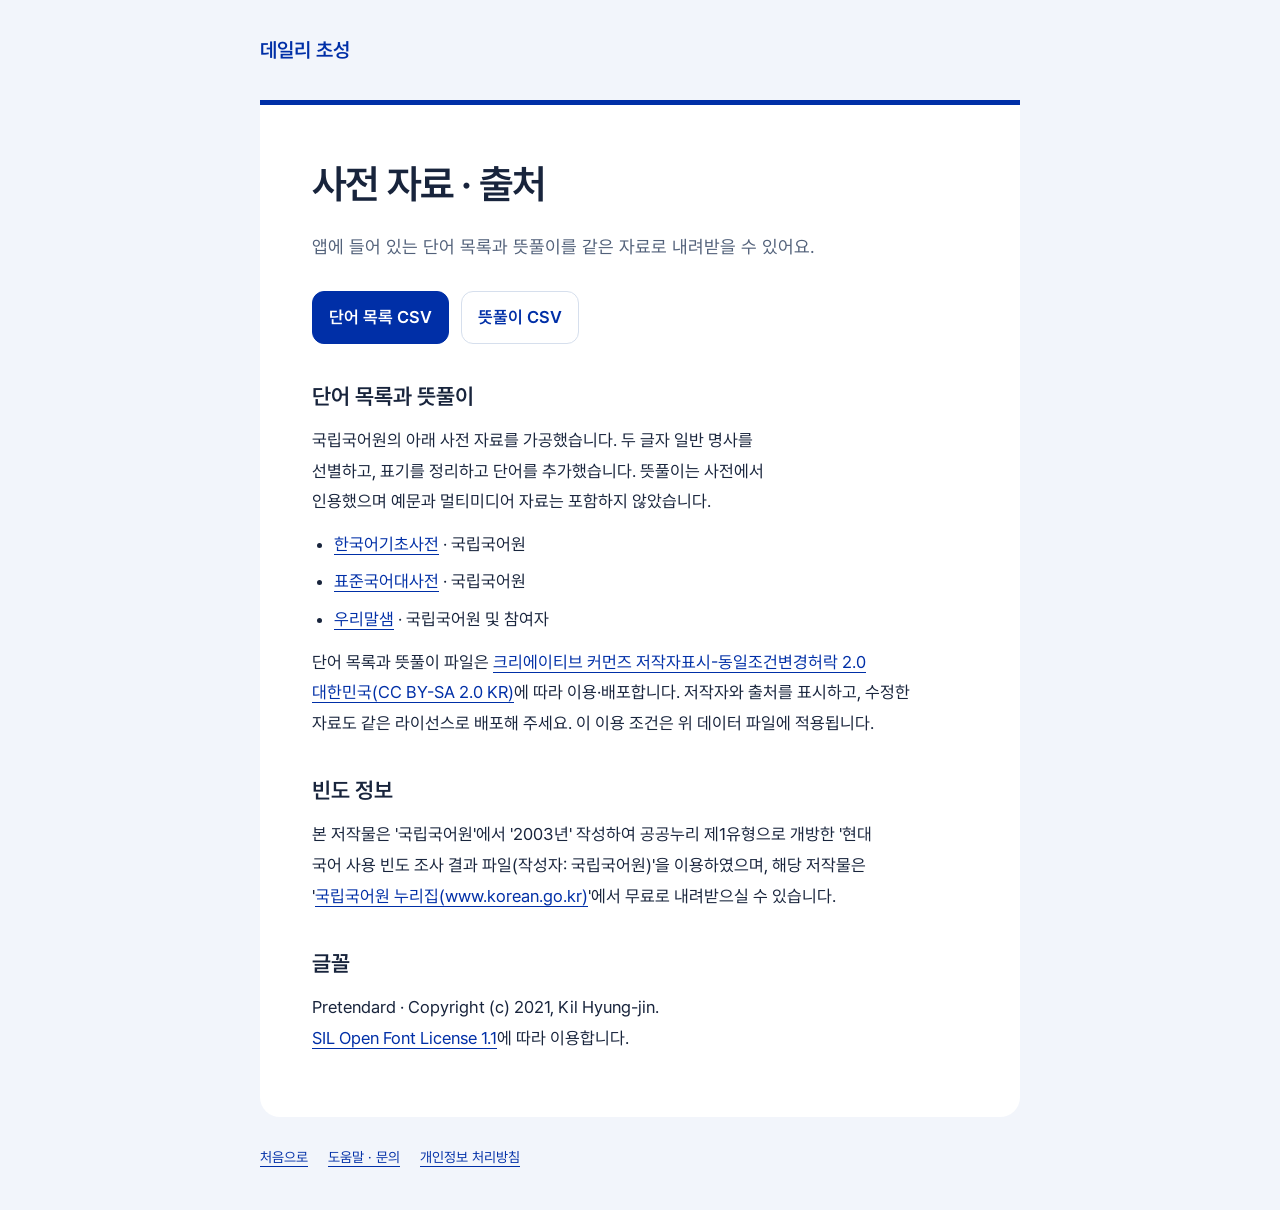
==== credits.html @ 5c8cd827 "feat: publish app support and dictionary pages Agent: codex" ====
<!doctype html>
<html lang="ko"><head><meta charset="utf-8"><meta name="viewport" content="width=device-width,initial-scale=1"><title>사전 자료 · 출처 | 데일리 초성</title><link rel="stylesheet" href="style.css"></head>
<body><header><a href="index.html">데일리 초성</a></header><main>
<h1>사전 자료 · 출처</h1><p class="lead">앱에 들어 있는 단어 목록과 뜻풀이를 같은 자료로 내려받을 수 있어요.</p>
<div class="actions"><a class="button primary" href="words.csv" download>단어 목록 CSV</a><a class="button" href="definitions.csv" download>뜻풀이 CSV</a></div>
<h2>단어 목록과 뜻풀이</h2><p>국립국어원의 아래 사전 자료를 가공했습니다. 두 글자 일반 명사를 선별하고, 표기를 정리하고 단어를 추가했습니다. 뜻풀이는 사전에서 인용했으며 예문과 멀티미디어 자료는 포함하지 않았습니다.</p>
<ul><li><a href="https://krdict.korean.go.kr">한국어기초사전</a> · 국립국어원</li><li><a href="https://stdict.korean.go.kr">표준국어대사전</a> · 국립국어원</li><li><a href="https://opendict.korean.go.kr">우리말샘</a> · 국립국어원 및 참여자</li></ul>
<p>단어 목록과 뜻풀이 파일은 <a href="https://creativecommons.org/licenses/by-sa/2.0/kr/">크리에이티브 커먼즈 저작자표시-동일조건변경허락 2.0 대한민국(CC BY-SA 2.0 KR)</a>에 따라 이용·배포합니다. 저작자와 출처를 표시하고, 수정한 자료도 같은 라이선스로 배포해 주세요. 이 이용 조건은 위 데이터 파일에 적용됩니다.</p>
<h2>빈도 정보</h2><p>본 저작물은 '국립국어원'에서 '2003년' 작성하여 공공누리 제1유형으로 개방한 '현대 국어 사용 빈도 조사 결과 파일(작성자: 국립국어원)'을 이용하였으며, 해당 저작물은 '<a href="https://www.korean.go.kr/front/etcData/etcDataView.do?mn_id=46&amp;etc_seq=61">국립국어원 누리집(www.korean.go.kr)</a>'에서 무료로 내려받으실 수 있습니다.</p>
<h2>글꼴</h2><p>Pretendard · Copyright (c) 2021, Kil Hyung-jin.<br><a href="assets/OFL.txt">SIL Open Font License 1.1</a>에 따라 이용합니다.</p>
</main><footer><nav aria-label="관련 안내"><a href="index.html">처음으로</a><a href="support.html">도움말 · 문의</a><a href="privacy.html">개인정보 처리방침</a></nav></footer></body></html>
---- style.css ----
@font-face { font-family: Pretendard; src: url('assets/Pretendard-Regular.otf') format('opentype'); font-weight: 400; font-display: swap; }
@font-face { font-family: Pretendard; src: url('assets/Pretendard-SemiBold.otf') format('opentype'); font-weight: 600 900; font-display: swap; }
:root { color-scheme: light dark; --blue: #002fa7; --ink: #18243c; --muted: #52617a; --paper: #fff; --back: #f2f5fb; --line: #d6dfed; }
* { box-sizing: border-box; }
body { margin: 0; background: var(--back); color: var(--ink); font: 17px/1.8 Pretendard, -apple-system, sans-serif; word-break: keep-all; overflow-wrap: anywhere; }
header, main, footer { width: min(760px, calc(100% - 40px)); margin-inline: auto; }
header { padding-block: 32px; }
header a { color: var(--blue); text-decoration: none; font-size: 20px; font-weight: 600; }
main { background: var(--paper); padding: clamp(24px, 5vw, 52px); border-top: 5px solid var(--blue); border-radius: 0 0 20px 20px; }
h1 { margin: 0 0 20px; font-size: clamp(29px, 5vw, 40px); line-height: 1.35; letter-spacing: -.045em; text-wrap: balance; }
h2 { margin: 36px 0 12px; font-size: 22px; line-height: 1.5; }
h3 { font-size: 18px; margin: 24px 0 8px; }
p, ul, ol, dl { margin: 12px 0; }
p { text-wrap: balance; }
ul, ol { padding-left: 22px; }
li + li { margin-top: 7px; }
a { color: var(--blue); text-underline-offset: 4px; }
a:focus-visible { outline: 3px solid var(--blue); outline-offset: 5px; }
.lead { color: var(--muted); font-size: 18px; }
.button { display: inline-block; padding: 10px 16px; border: 1px solid var(--line); border-radius: 12px; color: var(--blue); font-weight: 600; text-decoration: none; background: var(--paper); }
.button.primary { background: var(--blue); color: white; border-color: var(--blue); }
.actions { display: flex; flex-wrap: wrap; gap: 12px; margin-top: 28px; }
.note { padding-left: 16px; border-left: 3px solid var(--line); color: var(--muted); }
.meta, footer { color: var(--muted); font-size: 14px; }
footer { padding-block: 28px 40px; }
footer nav { display: flex; flex-wrap: wrap; gap: 12px 20px; }
dt { font-weight: 600; margin-top: 20px; }
dd { margin: 6px 0 18px; }
@media (prefers-color-scheme: dark) { :root { --blue: #6a9bfe; --ink: #e9eef6; --muted: #aab8cf; --paper: #11192a; --back: #080f1c; --line: #344563; } .button.primary { background: #2164fb; border-color: #2164fb; } }
@media (max-width: 380px) { header, main, footer { width: calc(100% - 28px); } main { padding: 22px; } .button { padding-inline: 12px; } }
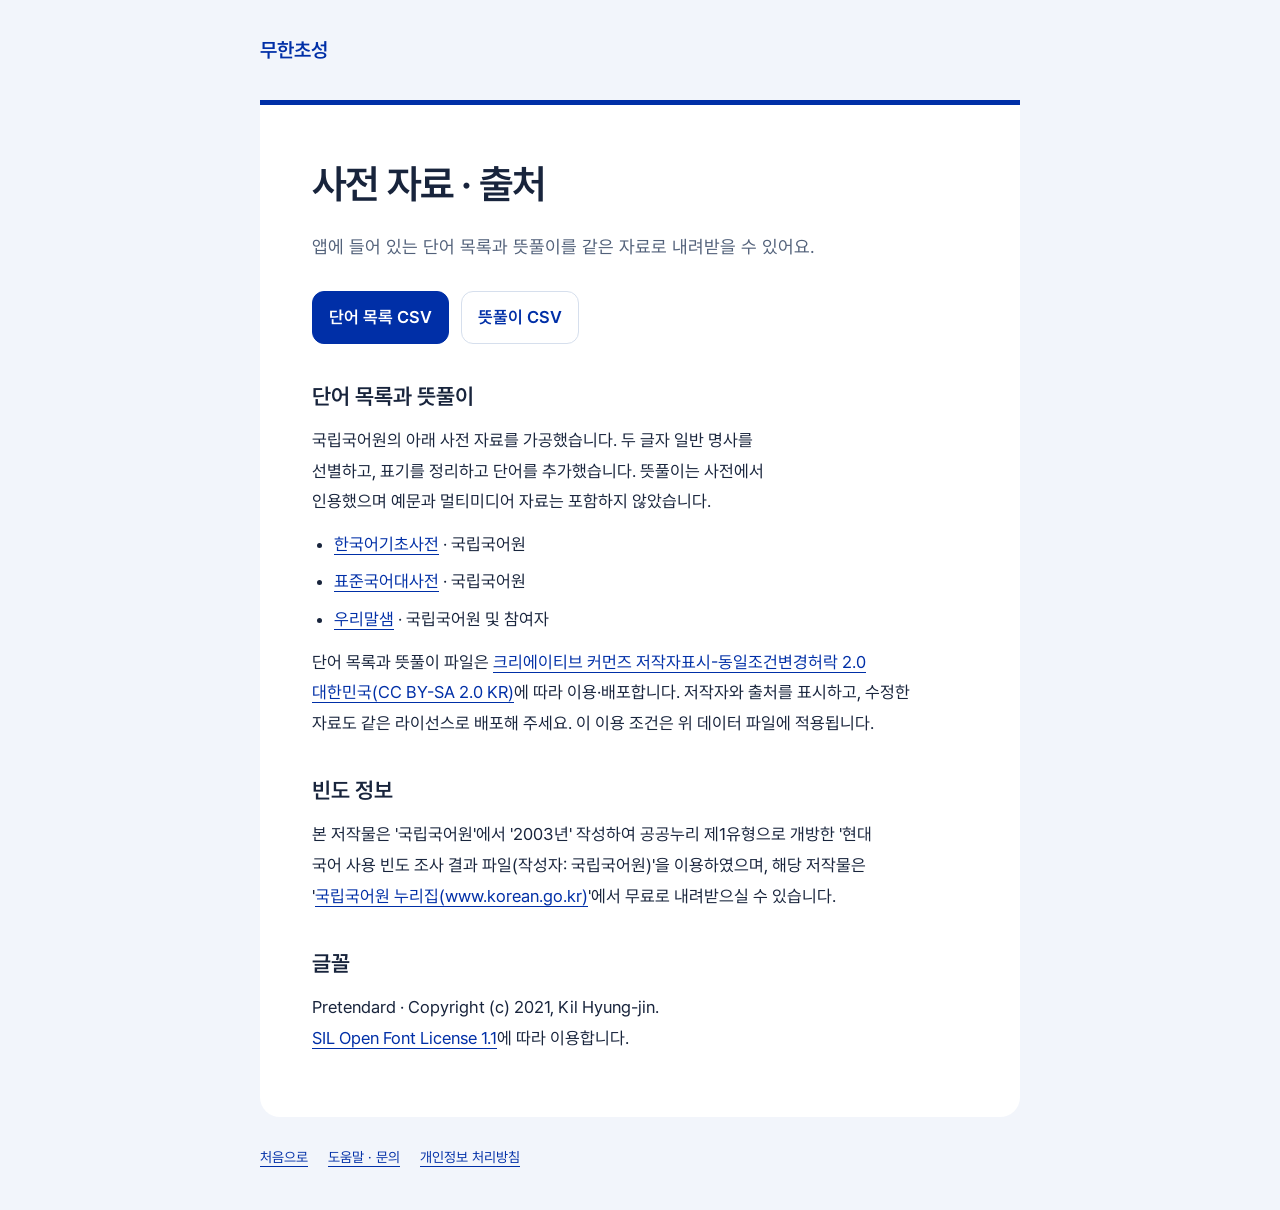
==== commit cf965977: "docs: prepare Muhan Chosung support and privacy drafts Keep publication blocked pending the optional" ====
--- a/credits.html
+++ b/credits.html
@@ -1,6 +1,6 @@
 <!doctype html>
-<html lang="ko"><head><meta charset="utf-8"><meta name="viewport" content="width=device-width,initial-scale=1"><title>사전 자료 · 출처 | 데일리 초성</title><link rel="stylesheet" href="style.css"></head>
-<body><header><a href="index.html">데일리 초성</a></header><main>
+<html lang="ko"><head><meta charset="utf-8"><meta name="viewport" content="width=device-width,initial-scale=1"><title>사전 자료 · 출처 | 무한초성</title><link rel="stylesheet" href="style.css"></head>
+<body><header><a href="index.html">무한초성</a></header><main>
 <h1>사전 자료 · 출처</h1><p class="lead">앱에 들어 있는 단어 목록과 뜻풀이를 같은 자료로 내려받을 수 있어요.</p>
 <div class="actions"><a class="button primary" href="words.csv" download>단어 목록 CSV</a><a class="button" href="definitions.csv" download>뜻풀이 CSV</a></div>
 <h2>단어 목록과 뜻풀이</h2><p>국립국어원의 아래 사전 자료를 가공했습니다. 두 글자 일반 명사를 선별하고, 표기를 정리하고 단어를 추가했습니다. 뜻풀이는 사전에서 인용했으며 예문과 멀티미디어 자료는 포함하지 않았습니다.</p>
